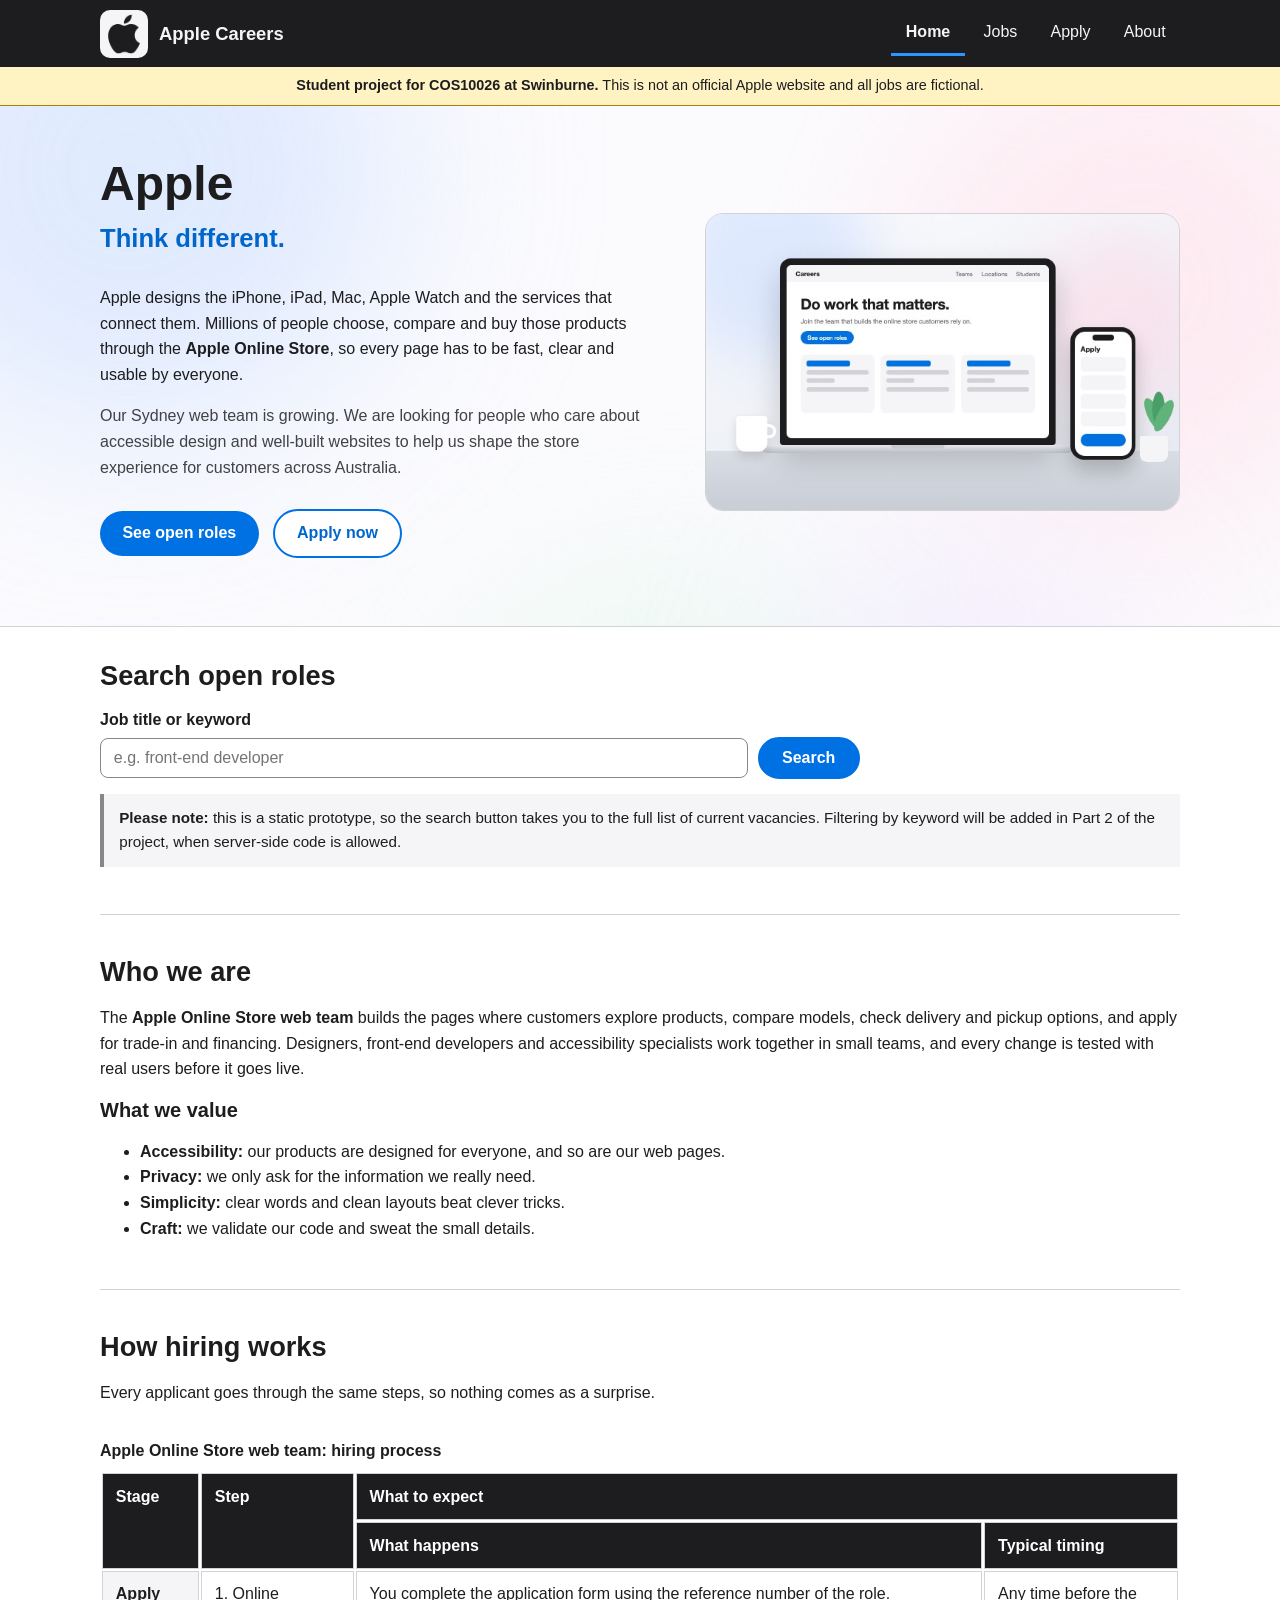
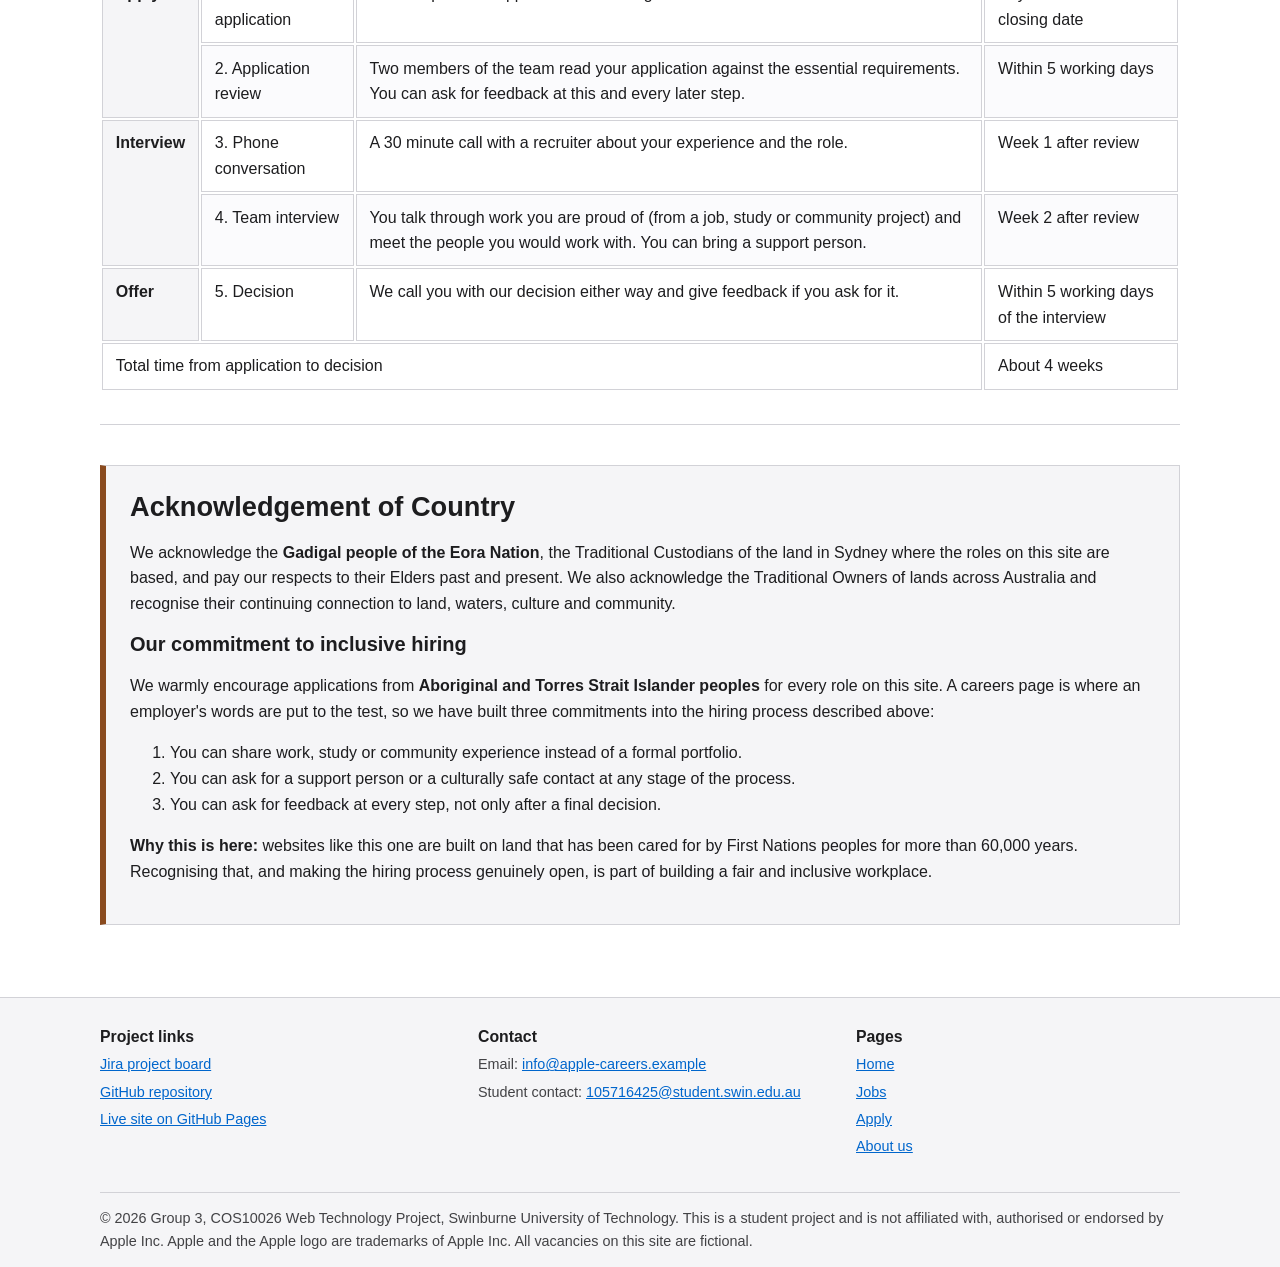
==== index.html @ 794d30b0 "refactor: extract Home styles and consolidate shared CSS" ====
<!DOCTYPE html>
<html lang="en">
<head>
  <meta charset="utf-8">
  <meta name="viewport" content="width=device-width, initial-scale=1">
  <meta name="description" content="Careers at Apple: join the team that builds the Apple Online Store. Read about our hiring process and search open roles.">
  <meta name="keywords" content="Apple, careers, jobs, Apple Online Store, web developer, UX designer, Sydney">
  <meta name="author" content="Bui Dang Minh (105716425), Group 3">
  <title>Careers at Apple - Home</title>


  <link rel="stylesheet" href="styles.css">
  <link rel="stylesheet" href="index.css">

  <style>
    #hero h1 {
      font-size: 3em;
      margin-bottom: 0.1em;
    }

    .hero-actions {
      margin-top: 1.5em;
    }
  </style>
</head>

<body>
  <header id="site-header">
    <div class="container">
      <a class="brand" href="index.html">
        <img src="images/logo.png" alt="Apple logo" width="48" height="48">
        Apple Careers
      </a>

      <nav>
        <ul>
          <li><a href="index.html" class="current">Home</a></li>
          <li><a href="jobs.html">Jobs</a></li>
          <li><a href="apply.html">Apply</a></li>
          <li><a href="about.html">About</a></li>
        </ul>
      </nav>
    </div>
  </header>

  <p class="project-banner">
    <strong>Student project for COS10026 at Swinburne.</strong> This is not an official Apple website and all jobs are fictional.
  </p>

  <section id="hero" aria-labelledby="company-name">
    <div class="container">
      <div class="hero-text">
        <h1 id="company-name">Apple</h1>
        <p class="slogan">Think different.</p>
        <p>
          Apple designs the iPhone, iPad, Mac, Apple Watch and the services that connect them.
          Millions of people choose, compare and buy those products through the
          <strong>Apple Online Store</strong>, so every page has to be fast, clear and
          usable by everyone.
        </p>
        <p style="color: #424245;">
          Our Sydney web team is growing. We are looking for people who care about
          accessible design and well-built websites to help us shape the store experience
          for customers across Australia.
        </p>
        <p class="hero-actions">
          <a class="button" href="jobs.html">See open roles</a>
          <a class="button secondary" href="apply.html">Apply now</a>
        </p>
      </div>

      <figure class="hero-figure">
        <img src="images/hero-workplace.jpg"
             alt="Illustration of a laptop showing an Apple Careers web page next to a phone showing an application form"
             width="640" height="400">
      </figure>
    </div>
  </section>

  <main>
    <div class="container">

      <section id="search" aria-labelledby="search-heading">
        <h2 id="search-heading">Search open roles</h2>
        <form action="jobs.html" method="get">
          <div class="search-row">
            <label for="keywords">Job title or keyword</label>
            <input type="search" id="keywords" name="keywords" placeholder="e.g. front-end developer">
            <button type="submit">Search</button>
          </div>
        </form>
        <p class="note">
          <strong>Please note:</strong> this is a static prototype, so the search button takes you
          to the full list of current vacancies. Filtering by keyword will be added in Part 2 of
          the project, when server-side code is allowed.
        </p>
      </section>

      <section id="team" aria-labelledby="team-heading">
        <h2 id="team-heading">Who we are</h2>
        <p>
          The <strong>Apple Online Store web team</strong> builds the pages where customers explore
          products, compare models, check delivery and pickup options, and apply for trade-in and
          financing. Designers, front-end developers and accessibility specialists work together
          in small teams, and every change is tested with real users before it goes live.
        </p>
        <h3>What we value</h3>
        <ul>
          <li><strong>Accessibility:</strong> our products are designed for everyone, and so are our web pages.</li>
          <li><strong>Privacy:</strong> we only ask for the information we really need.</li>
          <li><strong>Simplicity:</strong> clear words and clean layouts beat clever tricks.</li>
          <li><strong>Craft:</strong> we validate our code and sweat the small details.</li>
        </ul>
      </section>

      <section id="process" aria-labelledby="process-heading">
        <h2 id="process-heading">How hiring works</h2>
        <p>Every applicant goes through the same steps, so nothing comes as a surprise.</p>
        <div class="table-wrapper">
          <table>
            <caption>Apple Online Store web team: hiring process</caption>
            <thead>
              <tr>
                <th rowspan="2">Stage</th>
                <th rowspan="2">Step</th>
                <th colspan="2">What to expect</th>
              </tr>
              <tr>
                <th>What happens</th>
                <th>Typical timing</th>
              </tr>
            </thead>
            <tbody>
              <tr>
                <th rowspan="2">Apply</th>
                <td>1. Online application</td>
                <td>You complete the application form using the reference number of the role.</td>
                <td>Any time before the closing date</td>
              </tr>
              <tr>
                <td>2. Application review</td>
                <td>Two members of the team read your application against the essential requirements. You can ask for feedback at this and every later step.</td>
                <td>Within 5 working days</td>
              </tr>
              <tr>
                <th rowspan="2">Interview</th>
                <td>3. Phone conversation</td>
                <td>A 30 minute call with a recruiter about your experience and the role.</td>
                <td>Week 1 after review</td>
              </tr>
              <tr>
                <td>4. Team interview</td>
                <td>You talk through work you are proud of (from a job, study or community project) and meet the people you would work with. You can bring a support person.</td>
                <td>Week 2 after review</td>
              </tr>
              <tr>
                <th>Offer</th>
                <td>5. Decision</td>
                <td>We call you with our decision either way and give feedback if you ask for it.</td>
                <td>Within 5 working days of the interview</td>
              </tr>
            </tbody>
            <tfoot>
              <tr>
                <td colspan="3">Total time from application to decision</td>
                <td>About 4 weeks</td>
              </tr>
            </tfoot>
          </table>
        </div>
      </section>

      <section id="acknowledgement" aria-labelledby="ack-heading">
        <h2 id="ack-heading">Acknowledgement of Country</h2>
        <p>
          We acknowledge the <strong>Gadigal people of the Eora Nation</strong>, the Traditional Custodians
          of the land in Sydney where the roles on this site are based, and pay our respects to their
          Elders past and present. We also acknowledge the Traditional Owners of lands across Australia
          and recognise their continuing connection to land, waters, culture and community.
        </p>

        <h3>Our commitment to inclusive hiring</h3>
        <p>
          We warmly encourage applications from <strong>Aboriginal and Torres Strait Islander peoples</strong>
          for every role on this site. A careers page is where an employer's words are put to the test,
          so we have built three commitments into the hiring process described above:
        </p>
        <ol>
          <li>You can share work, study or community experience instead of a formal portfolio.</li>
          <li>You can ask for a support person or a culturally safe contact at any stage of the process.</li>
          <li>You can ask for feedback at every step, not only after a final decision.</li>
        </ol>
        <p>
          <strong>Why this is here:</strong> websites like this one are built on land that has been cared for by
          First Nations peoples for more than 60,000 years. Recognising that, and making the hiring process
          genuinely open, is part of building a fair and inclusive workplace.
        </p>
      </section>

    </div>
  </main>

  <footer id="site-footer">
    <div class="container">
      <div class="footer-columns">
        <section aria-labelledby="footer-project">
          <h2 id="footer-project">Project links</h2>
          <ul>
            <li><a href="https://cos10026-group3.atlassian.net/jira/software/projects/WWTP/summary">Jira project board</a></li>
            <li><a href="https://github.com/dangminh232006/Web-Project-Group-3">GitHub repository</a></li>
            <li><a href="https://dangminh232006.github.io/Web-Project-Group-3/">Live site on GitHub Pages</a></li>
          </ul>
        </section>
        <section aria-labelledby="footer-contact">
          <h2 id="footer-contact">Contact</h2>
          <ul>
            <li>Email: <a href="mailto:info@apple-careers.example">info@apple-careers.example</a></li>
            <li>Student contact: <a href="mailto:105716425@student.swin.edu.au">105716425@student.swin.edu.au</a></li>
          </ul>
        </section>
        <section aria-labelledby="footer-site">
          <h2 id="footer-site">Pages</h2>
          <ul>
            <li><a href="index.html">Home</a></li>
            <li><a href="jobs.html">Jobs</a></li>
            <li><a href="apply.html">Apply</a></li>
            <li><a href="about.html">About us</a></li>
          </ul>
        </section>
      </div>
      <p class="disclaimer">
        &copy; 2026 Group 3, COS10026 Web Technology Project, Swinburne University of Technology.
        This is a student project and is not affiliated with, authorised or endorsed by Apple Inc.
        Apple and the Apple logo are trademarks of Apple Inc. All vacancies on this site are fictional.
      </p>
    </div>
  </footer>
</body>
</html>
---- styles.css ----
* {
  box-sizing: border-box;
}

body {
  margin: 0;
  font-family: "Helvetica Neue", Helvetica, Arial, sans-serif;
  font-size: 1em;
  line-height: 1.6;
  color: #1d1d1f;
  background-color: #ffffff;
}

h1, h2, h3, h4 {
  color: #1d1d1f;
  line-height: 1.25;
  margin-top: 0;
  margin-bottom: 0.5em;
}

h1 {
  font-size: 2.4em;
}

h2 {
  font-size: 1.7em;
}

h3 {
  font-size: 1.25em;
}

h4 {
  font-size: 1.05em;
}

a {
  color: #0066cc;
}

a:visited {
  color: #5b3a99;
}

a:hover {
  color: #003d7a;
  text-decoration: none;
}

a:focus,
input:focus,
select:focus,
textarea:focus,
button:focus {
  outline: 3px solid #0058b0;
}

#site-header a:focus {
  outline: 3px solid #ff9f0a;
}

img {
  max-width: 100%;
  height: auto;
}

.container {
  width: 90%;
  max-width: 1080px;
  margin-left: auto;
  margin-right: auto;
}



#site-header {
  background-color: #1d1d1f;
  color: #f5f5f7;
  padding: 0.6em 0;
}

#site-header .container {
  display: flex;
  justify-content: space-between;
  align-items: center;
  flex-wrap: wrap;
}

.brand {
  display: flex;
  align-items: center;
  color: #f5f5f7;
  text-decoration: none;
  font-size: 1.15em;
  font-weight: bold;
}

.brand img {
  background-color: #f5f5f7;
  border-radius: 10px;
  padding: 4px;
  margin-right: 0.6em;
}

.brand:visited {
  color: #f5f5f7;
}

nav ul {
  list-style-type: none;
  margin: 0;
  padding: 0;
}

nav li {
  display: inline-block;
}

nav a {
  display: block;
  padding: 0.5em 0.9em;
  color: #f5f5f7;
  text-decoration: none;
  border-bottom: 3px solid #1d1d1f;
}

nav a:visited {
  color: #f5f5f7;
}

nav a:hover {
  color: #ffffff;
  border-bottom-color: #a1a1a6;
}

nav a.current {
  border-bottom-color: #2997ff;
  font-weight: bold;
}



.project-banner {
  margin: 0;
  padding: 0.5em 0;
  background-color: #fff3c4;
  border-bottom: 1px solid #b07d00;
  text-align: center;
  font-size: 0.9em;
}

main {
  padding-top: 2em;
  padding-bottom: 2em;
}

main section {
  margin-bottom: 2.5em;
}

main > .container > section {
  padding-bottom: 2em;
  border-bottom: 1px solid #d2d2d7;
}

h1 + p {
  font-size: 1.2em;
  color: #424245;
}

.button {
  display: inline-block;
  padding: 0.6em 1.4em;
  margin: 0.3em 0.6em 0.3em 0;
  border-radius: 980px;
  background-color: #0071e3;
  color: #ffffff;
  text-decoration: none;
  font-weight: bold;
}

.button:visited {
  color: #ffffff;
}

.button:hover {
  background-color: #0058b0;
  color: #ffffff;
}

.button.secondary {
  background-color: #ffffff;
  color: #0066cc;
  border: 2px solid #0071e3;
}

.button.secondary:hover {
  background-color: #e8f2fd;
}

.note {
  background-color: #f5f5f7;
  border-left: 4px solid #86868b;
  padding: 0.8em 1em;
  font-size: 0.95em;
}

.ref {
  font-family: "Courier New", Courier, monospace;
  font-weight: bold;
  background-color: #f5f5f7;
  padding: 0.1em 0.4em;
}

.table-wrapper {
  overflow-x: auto;
}

table {
  width: 100%;
  margin-top: 1em;
}

caption {
  font-weight: bold;
  text-align: left;
  padding-bottom: 0.5em;
}

th, td {
  border: 1px solid #d2d2d7;
  padding: 0.6em 0.8em;
  text-align: left;
  vertical-align: top;
}

thead th {
  background-color: #1d1d1f;
  color: #ffffff;
}

tbody th {
  background-color: #f5f5f7;
}

.placeholder {
  background-color: #fff3c4;
  border: 1px dashed #b07d00;
  padding: 0 0.3em;
}



#site-footer {
  background-color: #f5f5f7;
  color: #424245;
  padding: 2em 0 1em;
  font-size: 0.9em;
  border-top: 1px solid #d2d2d7;
}

#site-footer h2 {
  font-size: 1.1em;
  margin-bottom: 0.4em;
}

.footer-columns {
  display: flex;
  flex-wrap: wrap;
  justify-content: space-between;
}

.footer-columns section {
  width: 30%;
  margin-bottom: 1em;
}

#site-footer ul {
  list-style-type: none;
  padding-left: 0;
  margin: 0;
}

#site-footer li {
  margin-bottom: 0.3em;
}

.disclaimer {
  border-top: 1px solid #d2d2d7;
  padding-top: 1em;
  margin-bottom: 0;
}



@media screen and (max-width: 768px) {
  h1 {
    font-size: 1.9em;
  }

  h2 {
    font-size: 1.45em;
  }

  #site-header .container {
    justify-content: center;
  }

  nav ul {
    text-align: center;
    margin-top: 0.4em;
  }

  .footer-columns section {
    width: 100%;
  }

}

@media screen and (max-width: 480px) {
  .container {
    width: 94%;
  }

  nav a {
    padding: 0.4em 0.6em;
  }

}

@media print {
  nav,
  #search,
  .button {
    display: none;
  }

  body {
    color: #000000;
    background-color: #ffffff;
  }

}
---- index.css ----
#hero {
  background-color: #fbfbfd;
  background-image: url("images/bg-hero.jpg");
  background-repeat: no-repeat;
  background-position: center top;
  background-size: cover;
  padding: 3em 0;
  border-bottom: 1px solid #d2d2d7;
}

#hero .container {
  display: flex;
  align-items: center;
  justify-content: space-between;
}

.hero-text {
  width: 52%;
}

.hero-figure {
  width: 44%;
  margin: 0;
}

.hero-figure img {
  border-radius: 18px;
  border: 1px solid #d2d2d7;
}

.slogan {
  font-size: 1.6em;
  font-weight: bold;
  color: #0066cc;
  margin-top: 0;
}

.search-row {
  display: flex;
  flex-wrap: wrap;
  align-items: center;
}

.search-row label {
  width: 100%;
  font-weight: bold;
  margin-bottom: 0.3em;
}

.search-row input {
  width: 60%;
  padding: 0.6em 0.8em;
  font-size: 1em;
  border: 1px solid #86868b;
  border-radius: 8px;
  margin-right: 0.6em;
}

.search-row button {
  padding: 0.6em 1.4em;
  font-size: 1em;
  font-weight: bold;
  color: #ffffff;
  background-color: #0071e3;
  border: 2px solid #0071e3;
  border-radius: 980px;
}

.search-row button:hover {
  background-color: #0058b0;
}

#process tbody tr:nth-child(even) td {
  background-color: #fbfbfd;
}

#acknowledgement {
  background-color: #f5f5f7;
  border: 1px solid #d2d2d7;
  border-left: 6px solid #8a4b1f;
  padding: 1.5em;
}



@media screen and (max-width: 1024px) {
  .hero-text {
    width: 55%;
  }

  .hero-figure {
    width: 42%;
  }
}

@media screen and (max-width: 768px) {
  #hero .container {
    flex-direction: column;
  }

  .hero-text,
  .hero-figure {
    width: 100%;
  }

  .hero-figure {
    margin-top: 1.5em;
  }

  .search-row input {
    width: 100%;
    margin-right: 0;
    margin-bottom: 0.6em;
  }

}
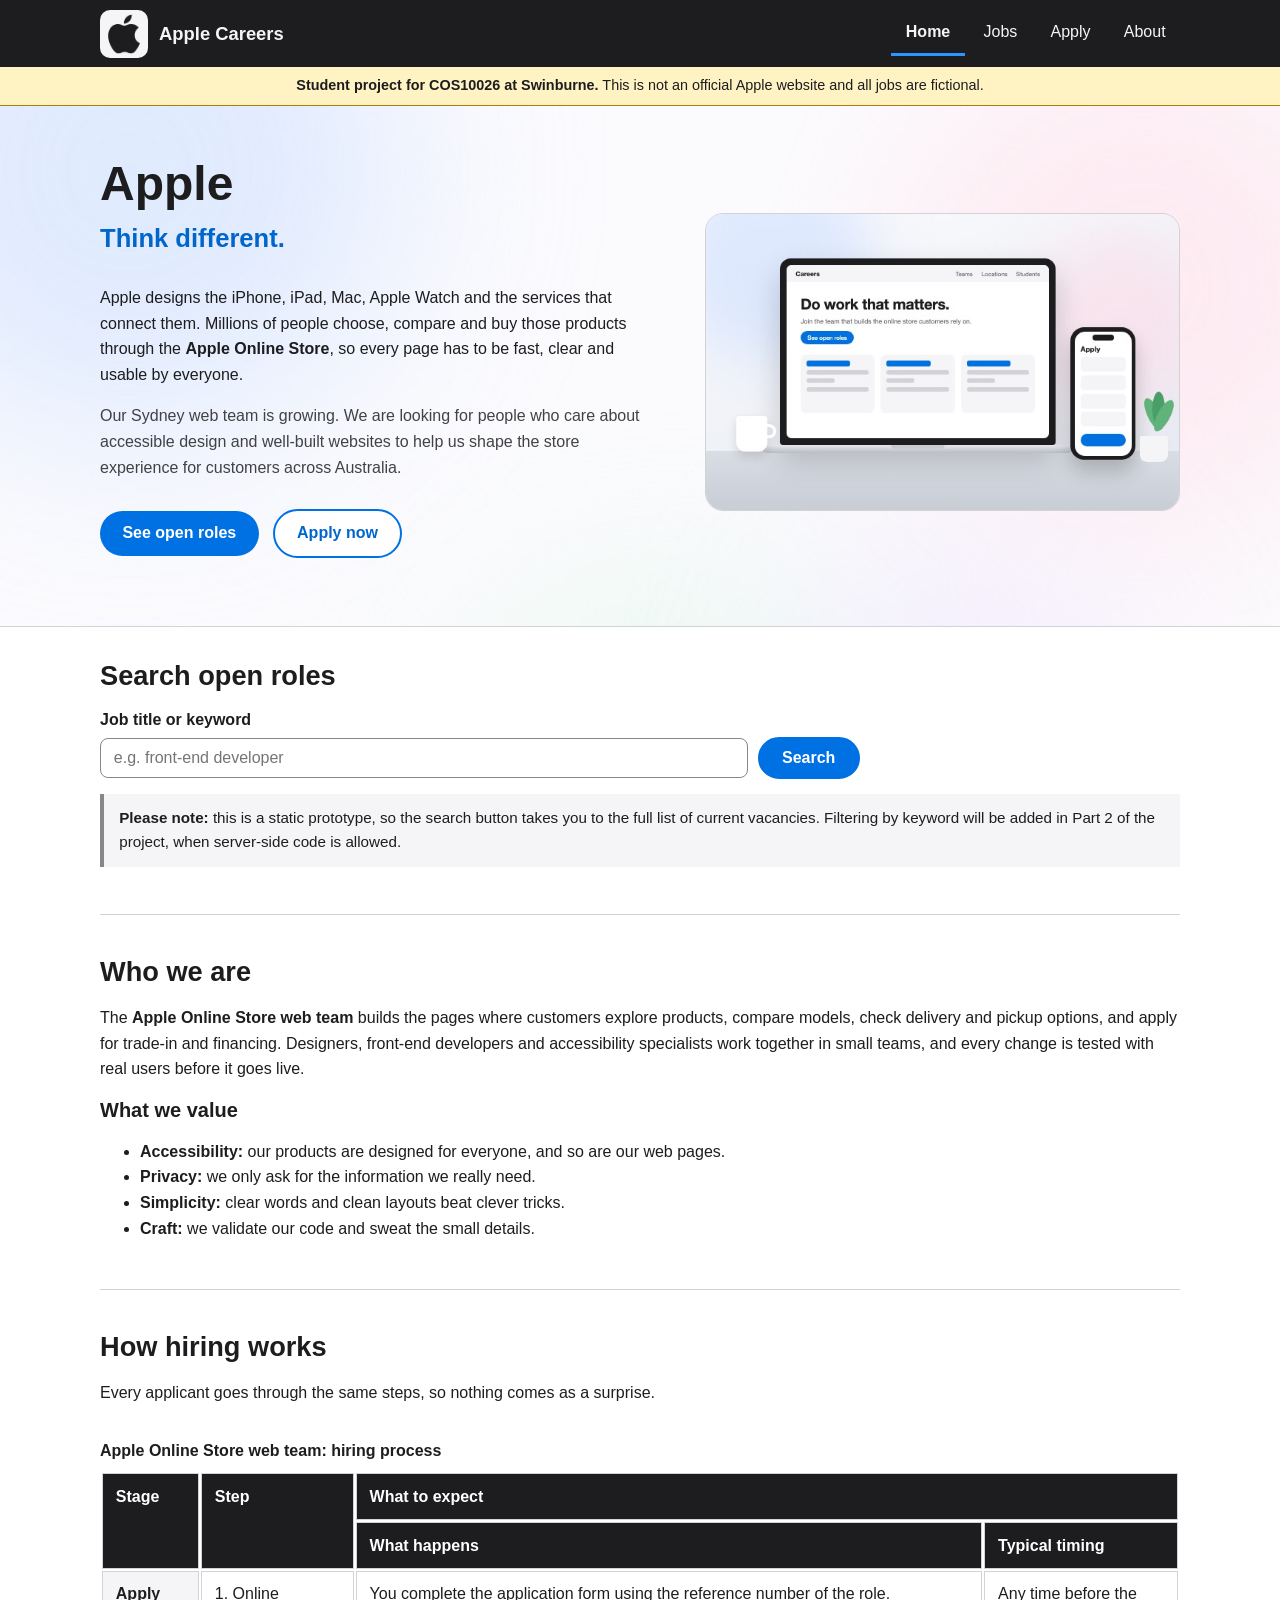
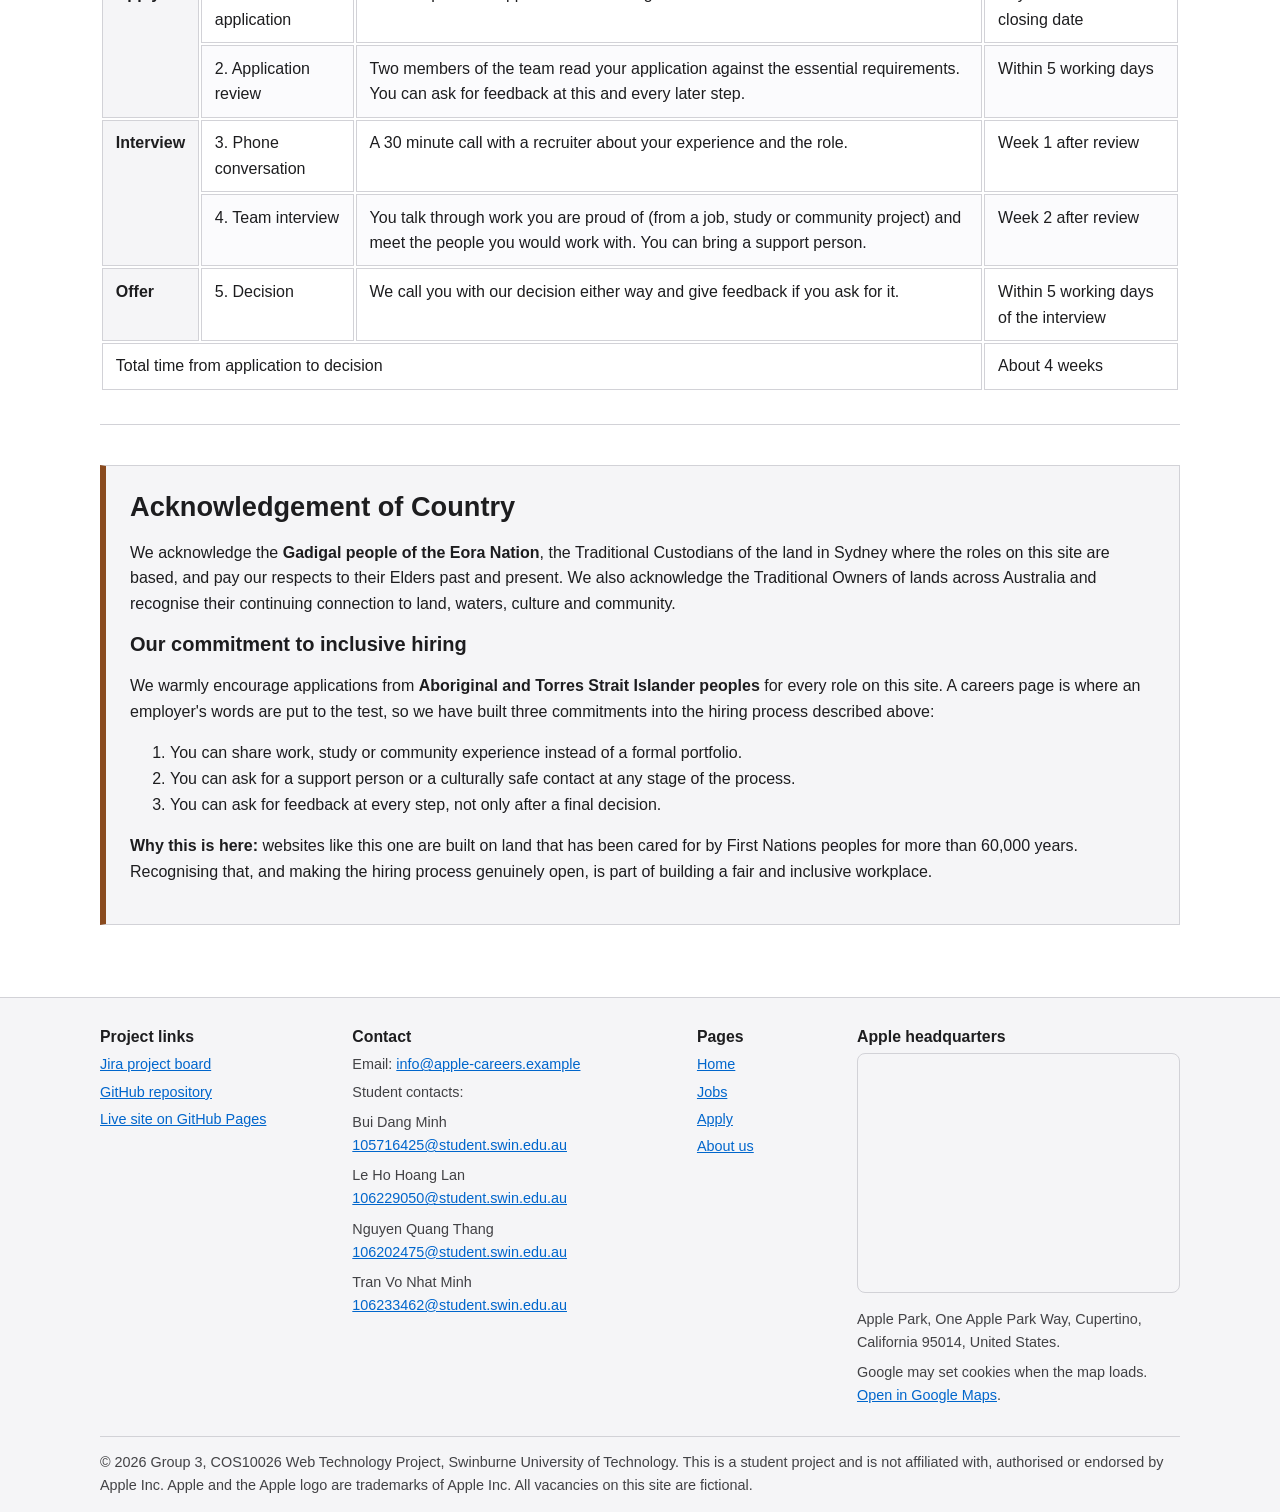
==== commit c99111c6: "fix: update shared footer and project documentation" ====
--- a/index.html
+++ b/index.html
@@ -215,7 +215,14 @@
           <h2 id="footer-contact">Contact</h2>
           <ul>
             <li>Email: <a href="mailto:info@apple-careers.example">info@apple-careers.example</a></li>
-            <li>Student contact: <a href="mailto:105716425@student.swin.edu.au">105716425@student.swin.edu.au</a></li>
+            <li>Student contacts:
+              <ul>
+                <li>Bui Dang Minh<br><a href="mailto:105716425@student.swin.edu.au">105716425@student.swin.edu.au</a></li>
+                <li>Le Ho Hoang Lan<br><a href="mailto:106229050@student.swin.edu.au">106229050@student.swin.edu.au</a></li>
+                <li>Nguyen Quang Thang<br><a href="mailto:106202475@student.swin.edu.au">106202475@student.swin.edu.au</a></li>
+                <li>Tran Vo Nhat Minh<br><a href="mailto:106233462@student.swin.edu.au">106233462@student.swin.edu.au</a></li>
+              </ul>
+            </li>
           </ul>
         </section>
         <section aria-labelledby="footer-site">
@@ -227,6 +234,16 @@
             <li><a href="about.html">About us</a></li>
           </ul>
         </section>
+        <section class="footer-map" aria-labelledby="footer-location">
+          <h2 id="footer-location">Apple headquarters</h2>
+          <iframe src="https://www.google.com/maps/embed?origin=mfe&amp;pb=!1m3!2m1!1sApple+Park,+One+Apple+Park+Way,+Cupertino,+CA+95014!6i15"
+                  title="Google Map showing Apple Park, Apple headquarters in Cupertino, California"
+                  width="600" height="240" loading="lazy"></iframe>
+          <p>Apple Park, One Apple Park Way, Cupertino, California 95014, United States.</p>
+          <p>Google may set cookies when the map loads.
+            <a href="https://www.google.com/maps/place/Apple+Park,+One+Apple+Park+Way,+Cupertino,+CA+95014">Open in Google Maps</a>.
+          </p>
+        </section>
       </div>
       <p class="disclaimer">
         &copy; 2026 Group 3, COS10026 Web Technology Project, Swinburne University of Technology.
--- a/styles.css
+++ b/styles.css
@@ -269,14 +269,15 @@
 }
 
 .footer-columns {
-  display: flex;
-  flex-wrap: wrap;
-  justify-content: space-between;
+  display: grid;
+  grid-template-columns: 1fr 1.4fr 0.6fr 1.4fr;
+  gap: 1.5em;
 }
 
 .footer-columns section {
-  width: 30%;
+  min-width: 0;
   margin-bottom: 1em;
+  overflow-wrap: break-word;
 }
 
 #site-footer ul {
@@ -289,6 +290,25 @@
   margin-bottom: 0.3em;
 }
 
+#site-footer li ul {
+  margin-top: 0.5em;
+}
+
+#site-footer li ul li {
+  margin-bottom: 0.5em;
+}
+
+.footer-map iframe {
+  width: 100%;
+  height: 240px;
+  border: 1px solid #d2d2d7;
+  border-radius: 8px;
+}
+
+.footer-map p {
+  margin: 0.5em 0 0;
+}
+
 .disclaimer {
   border-top: 1px solid #d2d2d7;
   padding-top: 1em;
@@ -297,6 +317,12 @@
 
 
 
+@media screen and (max-width: 1024px) {
+  .footer-columns {
+    grid-template-columns: repeat(2, minmax(0, 1fr));
+  }
+}
+
 @media screen and (max-width: 768px) {
   h1 {
     font-size: 1.9em;
@@ -315,10 +341,6 @@
     margin-top: 0.4em;
   }
 
-  .footer-columns section {
-    width: 100%;
-  }
-
 }
 
 @media screen and (max-width: 480px) {
@@ -328,6 +350,10 @@
 
   nav a {
     padding: 0.4em 0.6em;
+  }
+
+  .footer-columns {
+    grid-template-columns: 1fr;
   }
 
 }
